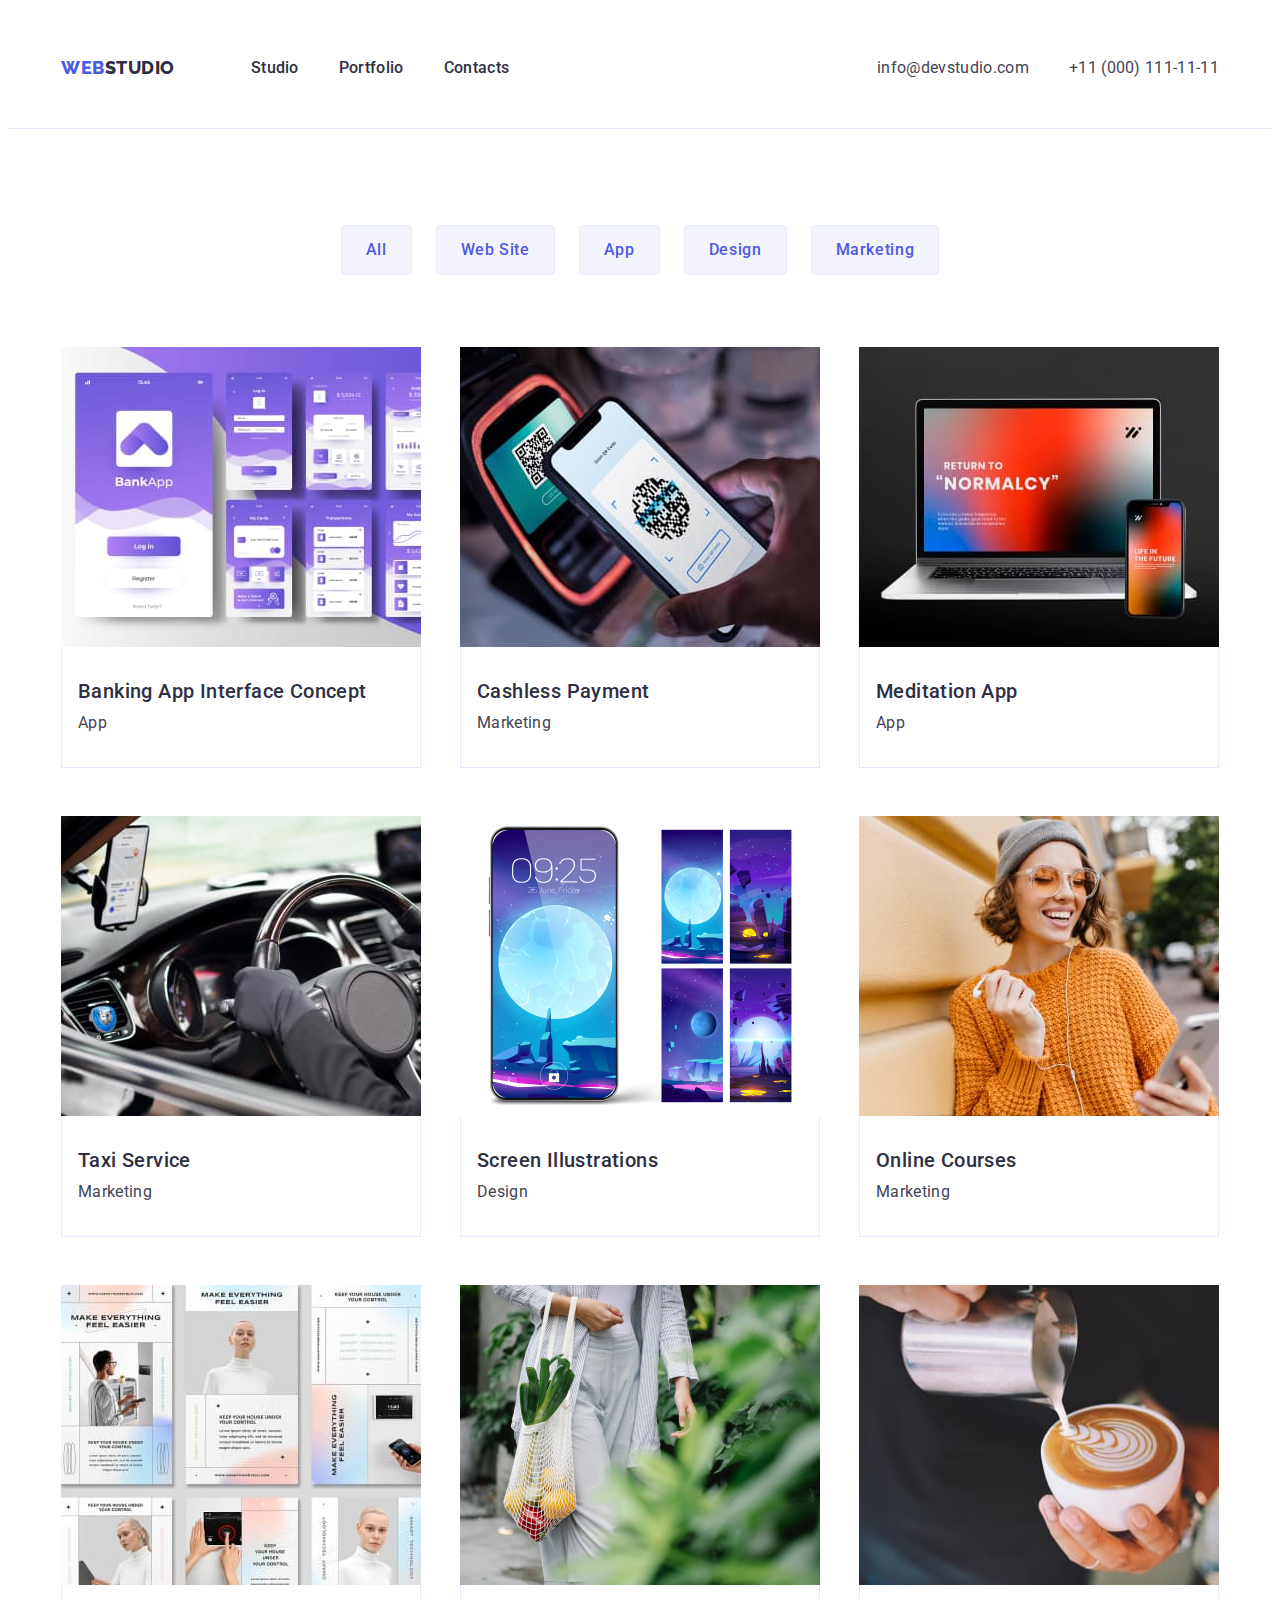
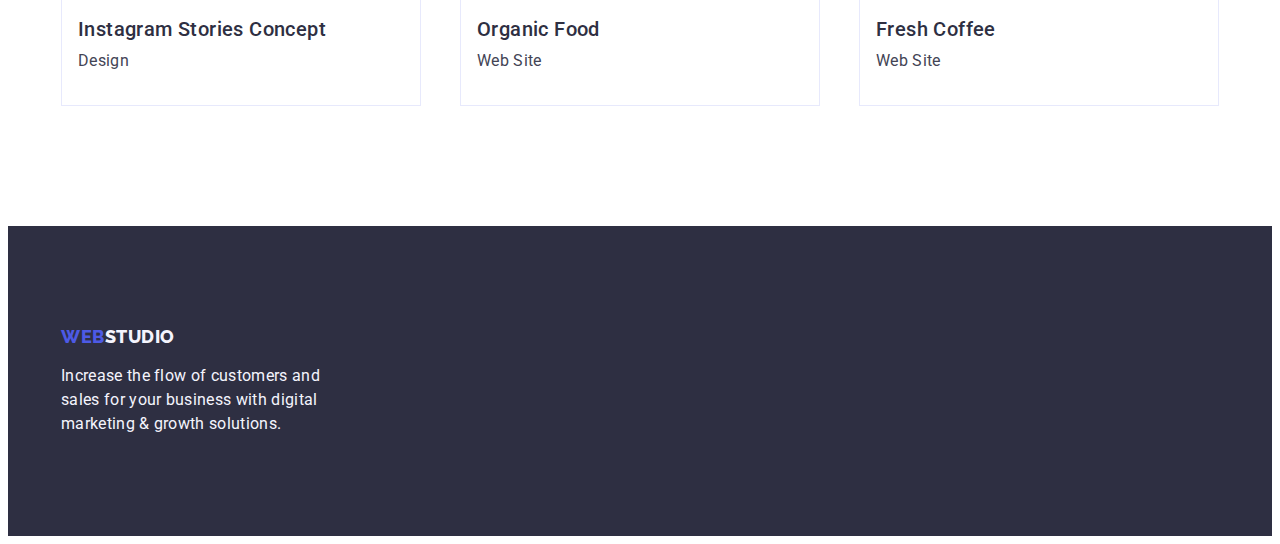
==== portfolio.html @ 862a06be "Initial commit" ====
<!DOCTYPE html>
<html lang="en">
  <head>
    <meta charset="UTF-8" />
    <meta http-equiv="X-UA-Compatible" content="IE=edge" />
    <meta name="viewport" content="width=device-width, initial-scale=1.0" />
    <title>portfolio</title>
    <link rel="preconnect" href="https://fonts.googleapis.com" />
    <link rel="preconnect" href="https://fonts.gstatic.com" crossorigin />
    <link
      rel="stylesheet"
      href="https://cdnjs.cloudflare.com/ajax/libs/modern-normalize/1.1.0/modern-normalize.min.css"
      integrity="sha512-wpPYUAdjBVSE4KJnH1VR1HeZfpl1ub8YT/NKx4PuQ5NmX2tKuGu6U/JRp5y+Y8XG2tV+wKQpNHVUX03MfMFn9Q=="
      crossorigin="anonymous"
      referrerpolicy="no-referrer"
    />
    <link
      href="https://fonts.googleapis.com/css2?family=Raleway:wght@800&family=Roboto:wght@400;500;700;900&display=swap"
      rel="stylesheet"
    />
    <link rel="stylesheet" href="./css/styles.css" />
  </head>
  <body>
    <header class="header-box">
      <div class="header-container container">
        <nav class="navigation">
          <a href="./index.html" class="header-logo link"
            >web<span class="logo-studio">Studio</span></a
          >
          <ul class="header-list list">
            <li>
              <a class="navigation-section link" href="./index.html"> Studio </a>
            </li>
            <li>
              <a class="navigation-section link" href="./portfolio.html">Portfolio</a>
            </li>
            <li><a class="navigation-section link" href="">Contacts</a></li>
          </ul>
        </nav>
        <address class="adress">
          <ul class="contact list">
            <li>
              <a class="header-contact link" href="mailto:info@devstudio.com"
                >info@devstudio.com</a
              >
            </li>
            <li>
              <a class="header-contact link" href="tel:+110001111111"
                >+11 (000) 111-11-11</a
              >
            </li>
          </ul>
        </address>
      </div>
    </header>
    <main>
      <section class="hero list">
        <div class="container">
          <h1 hidden>achievements</h1>
          <ul class="btn-style list">
            <li><button class="hero-button" type="button">All</button></li>
            <li><button class="hero-button" type="button">Web Site</button></li>
            <li><button class="hero-button" type="button">App</button></li>
            <li><button class="hero-button" type="button">Design</button></li>
            <li>
              <button class="hero-button" type="button">Marketing</button>
            </li>
          </ul>

          <ul class="hero-img list">
            <li class="test">
              <a class="link" href="">
                <img
                  src="./images/1.jpg"
                  alt="Banking"
                  width="360"
                  height="300"
                />
                <div class="text-picture-bottom">
                  <h2 class="hero-main-h">Banking App Interface Concept</h2>
                  <p class="hero-main-bottom">App</p>
                </div>
              </a>
            </li>

            <li class="test">
              <a class="link" href="">
                <img
                  src="./images/2.jpg"
                  alt="Cashless Payment"
                  width="360"
                  height="300"
                />
                <div class="text-picture-bottom">
                  <h2 class="hero-main-h">Cashless Payment</h2>
                  <p class="hero-main-bottom">Marketing</p>
                </div>
              </a>
            </li>

            <li class="test">
              <a class="link" href="">
                <img
                  src="./images/3.jpg"
                  alt="Meditation"
                  width="360"
                  height="300"
                />
                <div class="text-picture-bottom">
                  <h2 class="hero-main-h">Meditation App</h2>
                  <p class="hero-main-bottom">App</p>
                </div>
              </a>
            </li>

            <li class="test">
              <a class="link" href="">
                <img src="./images/4.jpg" alt="Taxi" width="360" height="300" />
                <div class="text-picture-bottom">
                  <h2 class="hero-main-h">Taxi Service</h2>
                  <p class="hero-main-bottom">Marketing</p>
                </div>
              </a>
            </li>

            <li class="test">
              <a class="link" href="">
                <img
                  src="./images/5.jpg"
                  alt="phone"
                  width="360"
                  height="300"
                />
                <div class="text-picture-bottom">
                  <h2 class="hero-main-h">Screen Illustrations</h2>
                  <p class="hero-main-bottom">Design</p>
                </div>
              </a>
            </li>

            <li class="test">
              <a class="link" href="">
                <img
                  src="./images/6.jpg"
                  alt="Online"
                  width="360"
                  height="300"
                />
                <div class="text-picture-bottom">
                  <h2 class="hero-main-h">Online Courses</h2>
                  <p class="hero-main-bottom">Marketing</p>
                </div>
              </a>
            </li>

            <li class="test">
              <a class="link" href="">
                <img
                  src="./images/7.jpg"
                  alt="Instagram Stories"
                  width="360"
                  height="300"
                />
                <div class="text-picture-bottom">
                  <h2 class="hero-main-h">Instagram Stories Concept</h2>
                  <p class="hero-main-bottom">Design</p>
                </div>
              </a>
            </li>

            <li class="test">
              <a class="link" href="">
                <img
                  src="./images/8.jpg"
                  alt="Organic Food"
                  width="360"
                  height="300"
                />
                <div class="text-picture-bottom">
                  <h2 class="hero-main-h">Organic Food</h2>
                  <p class="hero-main-bottom">Web Site</p>
                </div>
              </a>
            </li>
            <li class="test">
              <a class="link" href="">
                <img
                  src="./images/9.jpg"
                  alt="Cup of Coffee"
                  width="360"
                  height="300"
                />
                <div class="text-picture-bottom">
                  <h2 class="hero-main-h">Fresh Coffee</h2>
                  <p class="hero-main-bottom">Web Site</p>
                </div>
              </a>
            </li>
          </ul>
        </div>
      </section>
    </main>

    <footer class="foot">
      <div class="foot-txt container">
        <a href="./index.html" class="header-logo link"
          >web<span class="logo-studio-foot">Studio</span></a
        >
        <p class="footer-bottom">
          Increase the flow of customers and sales for your business with
          digital marketing & growth solutions.
        </p>
      </div>
    </footer>
  </body>
</html>
---- css/styles.css ----
p,
h1,
h2,
h3,
h4,
h5,
h6 {
  margin: 0;
}
img {
  display: block;
  min-width: 100%;
  height: auto;
}

ul {
  margin: 0;
  padding-left: 0;
}

:root {
  --second-footer-color: #f4f4fd;
  --second-link-color: #404bbf;
  --second-color-buttom: #ffffff;
  --body-background-color: #ffffff;
  --logo-color: #4d5ae5;
  --background-main: #2e2f42;
  --color-text: #2e2f42;
}

body {
  font-family: "Roboto", sans-serif;
  font-weight: 500;
  color: #434455;
  background-color: var(--body-background-color);
}
.list {
  list-style: none;
}
.link {
  text-decoration: none;
}
.container {
  width: 1158px;
  padding: 0 15px;

  /* outline: 2px solid red; */
  margin: auto;
}

/**--------------------HEADER------------------**/

.header-box {
  box-sizing: border-box;
  border-bottom: 1px solid #e7e9fc;
  padding: 24px 0;
}

.header-container {
  display: flex;
}
.header-logo {
  font-family: "Raleway", sans-serif;
  font-weight: 800;
  font-size: 18px;
  line-height: 1.17;
  letter-spacing: 0.03em;
  text-transform: uppercase;
  color: var(--logo-color);
  margin-right: 76px;
  display: inline-block;
  
}

.logo-studio {
  font-family: "Raleway", sans-serif;
  font-style: normal;
  font-weight: 800;
  font-size: 18px;
  line-height: 1.17;
  color: #2e2f42;
  text-transform: uppercase;
}

.navigation {
  font-family: "Roboto", sans-serif;
  font-size: 16px;
  line-height: 1.5;
  letter-spacing: 0.02em;
  color: #2e2f42;
  display: flex;
  align-items: center;
  margin-right: auto;
}

.navigation-section{
  color: #2e2f42;
  padding: 24px 0;
}
.navigation-section:is(:hover, :focus) {
  color: var(--second-link-color);

  
  
}
.header-list {
  display: flex;
  gap: 40px;
  
}
.contact {
  display: flex;
  gap: 40px;
  padding: 24px 0;
}

.header-contact {
  font-weight: 400;
  font-size: 16px;
  line-height: 1.5;
  letter-spacing: 0.02em;
  color: #434455;
  margin-left: auto;
}

.header-contact:is(:hover, :focus) {
  color: var(--second-link-color);
  
}
.adress {
  font-style: normal;
}

/**---------------------HERO--------------------**/

.hero-list {
  display: flex;
  gap: 24px;
  /* margin-bottom: 120px; */
}
.hero {
  padding-top: 96px;
  padding-bottom: 120px;
}
.empty {
  visibility: hidden;
}
.hero-main-index {
  background-color: var(--background-main);
  padding: 188px 0;
  text-align: center;
}
.hero-h {
  max-width: 496px;
  font-size: 56px;
  line-height: 1.07;
  text-align: center;
  letter-spacing: 0.02em;
  color: var(--body-background-color);
  background-color: var(--color-text);
  margin-left: auto;
  margin-right: auto;
  margin-bottom: 48px;
}
.hero-btn {
  font-family: "Roboto", sans-serif;
  background: #4d5ae5;
  font-weight: 500;
  font-size: 16px;
  line-height: 1.5;
  letter-spacing: 0.04em;
  color: #ffffff;
  cursor: pointer;
  padding: 16px 32px;
  border-radius: 4px;
  border: none;
  margin: 0 auto;
  display: block;
  min-width: 169px
}
.hero-btn:is(:hover, :focus) {
  background-color: #404bbf;
  color: var(--second-color-buttom);
}

.first-heading {
  font-weight: 500;
  font-size: 20px;
  line-height: 1.2;
  letter-spacing: 0.02em;
  color: var(--color-text);
  margin-bottom: 8px;
}

.text-picture-bottom {
  box-sizing: border-box;
  border: 1px solid #e7e9fc;
  border-top: none;
  padding: 32px 16px;
}

.hero-p {
  font-weight: 400;
  min-width: 264px;
  font-size: 16px;
  line-height: 1.5;
  letter-spacing: 0.02em;
}
.hero-heading-third {
  font-size: 36px;
  line-height: 1.11;
  text-align: center;
  letter-spacing: 0.02em;
  text-transform: capitalize;
  color: var(--color-text);
  margin-bottom: 72px;
}
.hero-heading-fourth {
  font-size: 36px;
  line-height: 1.11;
  text-align: center;
  letter-spacing: 0.02em;
  text-transform: capitalize;
  color: var(--color-text);
  margin-bottom: 72px;
}

.hero-photo {
  background-color: var(--second-footer-color);
  padding:120px 0 ;
  
}
.hero-finish-text {
  background-color: var(--body-background-color);
  border-radius: 0px 0px 4px 4px;
  width:calc((100% - 72px) / 4); ;
}

/**--------------------HERO BTN------------------**/

.hero-button {
  font-family: "Roboto", sans-serif;
  font-weight: 500;
  font-size: 16px;
  line-height: 1.5;
  letter-spacing: 0.04em;
  cursor: pointer;
  color: var(--logo-color);
  background: var(--second-footer-color);
  border: 1px solid #e7e9fc;
  border-radius: 4px;
  padding: 12px 24px;
}
.hero-button:is(:hover, :focus) {
  background-color: var(--second-link-color);
  color: var(--second-color-buttom);
  border: 1px solid transparent;
}
.btn-style {
  display: flex;
  justify-content: center;
  gap: 24px;
  margin-bottom: 72px;
}
/**--------------------HERO img------------------**/

.hero-main-h {
  font-weight: 500;
  font-size: 20px;
  line-height: 1.2;
  letter-spacing: 0.02em;
  color: #2e2f42;
  margin-bottom: 8px;
  
}

.hero-main-bottom {
  font-weight: 400;
  font-size: 16px;
  line-height: 1.5;
  letter-spacing: 0.02em;
  color: #434455;

}

.hero-img {
  display: flex;
  flex-wrap: wrap;
  justify-content: space-between;
  row-gap: 48px;
  column-gap: 24px;
}



/**--------------------SECTION------------------**/

.section-img {
  display: flex;
  padding-left: auto;
  padding-right: auto;
  gap: 24px;
  /* padding-bottom: 120px; */
}

.section-second {
  padding: 120px 0;
}
.sectiom-third {
  padding-bottom: 120px;
  
}
.last-section {
  display: flex;

  gap: 24px;
}
.photo-bottom-txt {
  box-sizing: border-box;
  text-align: center;
  padding: 32px 16px;
  background-color: var(--body-background-color);
  box-shadow: 0px 1px 6px rgba(46, 47, 66, 0.08),
    0px 1px 1px rgba(46, 47, 66, 0.16), 0px 2px 1px rgba(46, 47, 66, 0.08);
    border-radius: 0px 0px 4px 4px;
}


/**--------------------FOOTER------------------**/

.foot {
  padding-top: 100px;
  padding-bottom: 100px;
  background: #2e2f42;
  
}

.footer-bottom {
  font-family: "Roboto" sans-serif;
  font-style: normal;
  font-weight: 400;
  font-size: 16px;
  line-height: 1.5;
  letter-spacing: 0.02em;
  color: var(--second-footer-color);
  width: 264px; 
  margin-top: 17px;
}
.footer-link {
  font-family: "Raleway", sans-serif;
  font-weight: 800;
  font-size: 18px;
  line-height: 1.17;
  letter-spacing: 0.03em;
  text-transform: uppercase;
  color: var(--logo-color);
  /* margin-right: 76px; */
  display: inline-block;
  margin-bottom: 16px;
}

.logo-studio-foot {
  font-family: "Raleway", sans-serif;
  font-weight: 800;
  font-size: 18px;
  line-height: 1.17;
  letter-spacing: 0.03em;
  text-transform: uppercase;
  color: var(--second-footer-color);
}

/* .foot-txt {
  padding-top: 100px;
} */
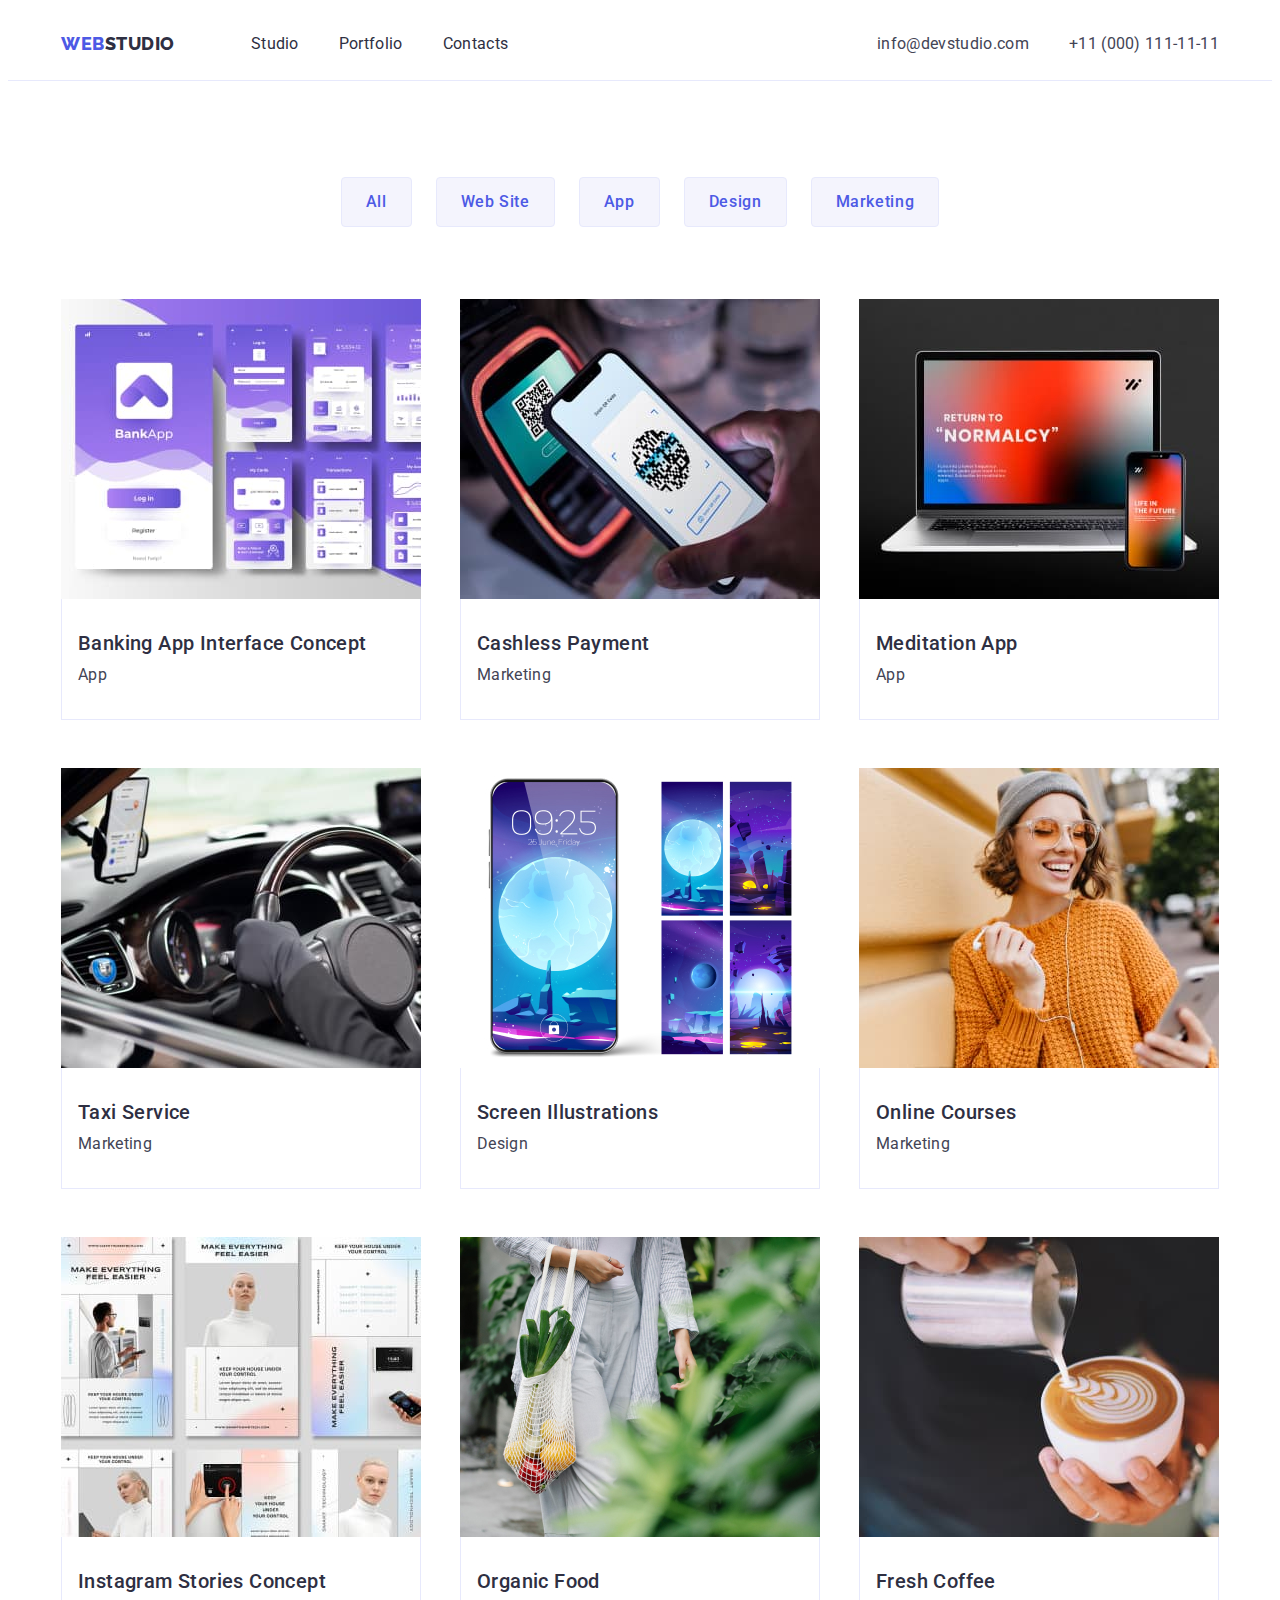
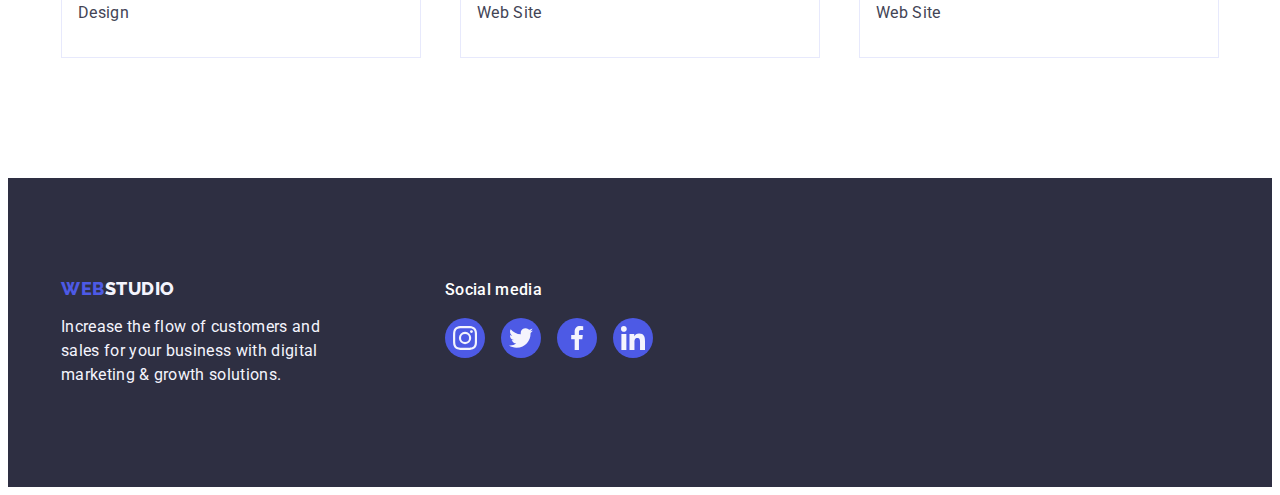
==== commit 4ac56db7: "hw4chek1" ====
--- a/portfolio.html
+++ b/portfolio.html
@@ -202,14 +202,51 @@
     </main>
 
     <footer class="foot">
-      <div class="foot-txt container">
-        <a href="./index.html" class="header-logo link"
+      <div class="fott-container container">
+      <div class="foot-txt ">
+        <a href="./index.html" class="footer-link link"
           >web<span class="logo-studio-foot">Studio</span></a
         >
         <p class="footer-bottom">
           Increase the flow of customers and sales for your business with
           digital marketing & growth solutions.
         </p>
+        
+      </div>
+      
+        <div class="soc-link">
+          <p class="footer-p">Social media</p>
+          <ul class="foot-soc-list list">
+            <li class="team-soc-item">
+              <a class="team-soc-link" href>
+                <svg class="foot-soc-icon" width="24px" height="24px">
+                  <use href="./images/icons.svg#icon-instagram"></use>
+                </svg>
+              </a>
+            </li>
+            <li class="team-soc-item">
+              <a class="team-soc-link" href="">
+                <svg class="foot-soc-icon" width="24px" height="24px">
+                  <use href="./images/icons.svg#icon-twitter"></use>
+                </svg>
+              </a>
+            </li>
+            <li class="team-soc-item">
+              <a class="team-soc-link" href="">
+                <svg class="foot-soc-icon" width="24px" height="24px">
+                  <use href="./images/icons.svg#icon-facebook"></use>
+                </svg>
+              </a>
+            </li>
+            <li class="team-soc-item">
+              <a class="team-soc-link" href="">
+                <svg class="team-soc-icon" width="24px" height="24px">
+                  <use href="./images/icons.svg#icon-linkedin"></use>
+                </svg>
+              </a>
+            </li>
+          </ul>
+        </div>
       </div>
     </footer>
   </body>
--- a/css/styles.css
+++ b/css/styles.css
@@ -12,8 +12,15 @@
   min-width: 100%;
   height: auto;
 }
-
-ul {
+button {
+  cursor: pointer;
+  bottom: none;
+  border-radius: 4px;
+}
+
+ul,
+ol {
+  list-style: none;
   margin: 0;
   padding-left: 0;
 }
@@ -26,11 +33,11 @@
   --logo-color: #4d5ae5;
   --background-main: #2e2f42;
   --color-text: #2e2f42;
+  --bg-gradient: linear-gradient(rgba(46, 47, 66, 0.7), rgba(46, 47, 66, 0.7));
 }
 
 body {
   font-family: "Roboto", sans-serif;
-  font-weight: 500;
   color: #434455;
   background-color: var(--body-background-color);
 }
@@ -51,9 +58,7 @@
 /**--------------------HEADER------------------**/
 
 .header-box {
-  box-sizing: border-box;
   border-bottom: 1px solid #e7e9fc;
-  padding: 24px 0;
 }
 
 .header-container {
@@ -69,7 +74,6 @@
   color: var(--logo-color);
   margin-right: 76px;
   display: inline-block;
-  
 }
 
 .logo-studio {
@@ -93,20 +97,16 @@
   margin-right: auto;
 }
 
-.navigation-section{
+.navigation-section {
   color: #2e2f42;
   padding: 24px 0;
 }
 .navigation-section:is(:hover, :focus) {
   color: var(--second-link-color);
-
-  
-  
 }
 .header-list {
   display: flex;
   gap: 40px;
-  
 }
 .contact {
   display: flex;
@@ -125,7 +125,6 @@
 
 .header-contact:is(:hover, :focus) {
   color: var(--second-link-color);
-  
 }
 .adress {
   font-style: normal;
@@ -136,20 +135,34 @@
 .hero-list {
   display: flex;
   gap: 24px;
-  /* margin-bottom: 120px; */
 }
 .hero {
   padding-top: 96px;
   padding-bottom: 120px;
 }
-.empty {
-  visibility: hidden;
+.visibility-hidden {
+  position: absolute;
+  width: 1px;
+  height: 1px;
+  margin: -1px;
+  border: 0;
+  padding: 0;
+
+  white-space: nowrap;
+  clip-path: inset(100);
+  clip: rect(0 0 0 0);
+  overflow: hidden;
 }
 .hero-main-index {
   background-color: var(--background-main);
   padding: 188px 0;
   text-align: center;
-}
+  background-image: var(--bg-gradient), url(../images/people-office.jpg);
+  background-repeat: no-repeat;
+  background-size: cover;
+  background-position: center;
+}
+
 .hero-h {
   max-width: 496px;
   font-size: 56px;
@@ -157,7 +170,6 @@
   text-align: center;
   letter-spacing: 0.02em;
   color: var(--body-background-color);
-  background-color: var(--color-text);
   margin-left: auto;
   margin-right: auto;
   margin-bottom: 48px;
@@ -176,7 +188,7 @@
   border: none;
   margin: 0 auto;
   display: block;
-  min-width: 169px
+  min-width: 169px;
 }
 .hero-btn:is(:hover, :focus) {
   background-color: #404bbf;
@@ -201,10 +213,18 @@
 
 .hero-p {
   font-weight: 400;
+  font-size: 16px;
+  line-height: 1.5;
+  letter-spacing: 0.02em;
   min-width: 264px;
-  font-size: 16px;
-  line-height: 1.5;
-  letter-spacing: 0.02em;
+}
+
+.team-low-p {
+  font-weight: 400;
+  font-size: 16px;
+  line-height: 1.5;
+  letter-spacing: 0.02em;
+  margin-bottom: 8px;
 }
 .hero-heading-third {
   font-size: 36px;
@@ -227,13 +247,13 @@
 
 .hero-photo {
   background-color: var(--second-footer-color);
-  padding:120px 0 ;
-  
-}
+  padding: 120px 0;
+}
+
 .hero-finish-text {
   background-color: var(--body-background-color);
   border-radius: 0px 0px 4px 4px;
-  width:calc((100% - 72px) / 4); ;
+  width: calc((100% - 72px) / 4);
 }
 
 /**--------------------HERO BTN------------------**/
@@ -244,11 +264,9 @@
   font-size: 16px;
   line-height: 1.5;
   letter-spacing: 0.04em;
-  cursor: pointer;
   color: var(--logo-color);
   background: var(--second-footer-color);
   border: 1px solid #e7e9fc;
-  border-radius: 4px;
   padding: 12px 24px;
 }
 .hero-button:is(:hover, :focus) {
@@ -271,7 +289,6 @@
   letter-spacing: 0.02em;
   color: #2e2f42;
   margin-bottom: 8px;
-  
 }
 
 .hero-main-bottom {
@@ -280,7 +297,6 @@
   line-height: 1.5;
   letter-spacing: 0.02em;
   color: #434455;
-
 }
 
 .hero-img {
@@ -291,8 +307,6 @@
   column-gap: 24px;
 }
 
-
-
 /**--------------------SECTION------------------**/
 
 .section-img {
@@ -306,9 +320,9 @@
 .section-second {
   padding: 120px 0;
 }
+
 .sectiom-third {
   padding-bottom: 120px;
-  
 }
 .last-section {
   display: flex;
@@ -322,11 +336,96 @@
   background-color: var(--body-background-color);
   box-shadow: 0px 1px 6px rgba(46, 47, 66, 0.08),
     0px 1px 1px rgba(46, 47, 66, 0.16), 0px 2px 1px rgba(46, 47, 66, 0.08);
-    border-radius: 0px 0px 4px 4px;
-}
-
+  border-radius: 0px 0px 4px 4px;
+}
+
+/* -----soc-link---- */
+.team-soc-list {
+  display: flex;
+  justify-content: center;
+  gap: 24px;
+}
+.team-soc-item {
+  width: 40px;
+  height: 40px;
+}
+.team-soc-link {
+  width: 100%;
+  height: 100%;
+  border-radius: 50%;
+  background-color: #4d5ae5;
+  display: flex;
+  align-items: center;
+  justify-content: center;
+  fill: #f4f4fd;
+}
+
+.team-soc-link:hover {
+  background-color: #404bbf;
+  fill: #f4f4fd;
+}
+
+/**--------------------CUSTOMERS------------------**/
+
+.customers {
+  padding: 120px 0;
+}
+
+.customers-list {
+  display: flex;
+  gap: 24px;
+}
+
+
+.customers-item {
+  box-sizing: border-box;
+  border: 1px solid #8e8f99;
+  width: 168px;
+  height: 88px;
+  padding: 16px 32px;
+  border: 4px;
+
+}
+.customers-item:is(:hover, :focus) {
+  color: #404bbf;
+
+}
+
+/* .svg:hover {
+  fill: #404bbf;
+} */
+
+
+/* -------------------------SVG1----------------------- */
+
+.test {
+}
+
+.test2 {
+  /* position: absolute;
+  left: 3.35%;
+  right: 3.35%;
+  top: 0%;
+  bottom: 0%; */
+}
+.top-items {
+  display: flex;
+  gap: 24px;
+}
+
+.test3 {
+  width: 264px;
+  height: 112px;
+  background: var(--second-footer-color);
+  margin-bottom: 8px;
+  padding: 24px 100px;
+}
 
 /**--------------------FOOTER------------------**/
+
+.fott-container {
+  display: flex;
+}
 
 .foot {
   padding-top: 100px;
@@ -337,14 +436,12 @@
 
 .footer-bottom {
   font-family: "Roboto" sans-serif;
-  font-style: normal;
-  font-weight: 400;
   font-size: 16px;
   line-height: 1.5;
   letter-spacing: 0.02em;
   color: var(--second-footer-color);
-  width: 264px; 
-  margin-top: 17px;
+  width: 264px;
+  /* margin-top: 17px; */
 }
 .footer-link {
   font-family: "Raleway", sans-serif;
@@ -369,6 +466,32 @@
   color: var(--second-footer-color);
 }
 
-/* .foot-txt {
-  padding-top: 100px;
-} */+.footer-p {
+  
+  font-family: 'Roboto';
+font-style: normal;
+font-weight: 500;
+font-size: 16px;
+line-height: 1.5;
+padding-bottom: 16px;
+
+
+letter-spacing: 0.02em;
+
+color: #FFFFFF;
+  
+}
+
+.foot-soc-icon {
+
+}
+
+.foot-soc-list {
+  display: flex;
+  gap: 16px;
+}
+.soc-link {
+  margin-left: 120px;
+  
+
+}
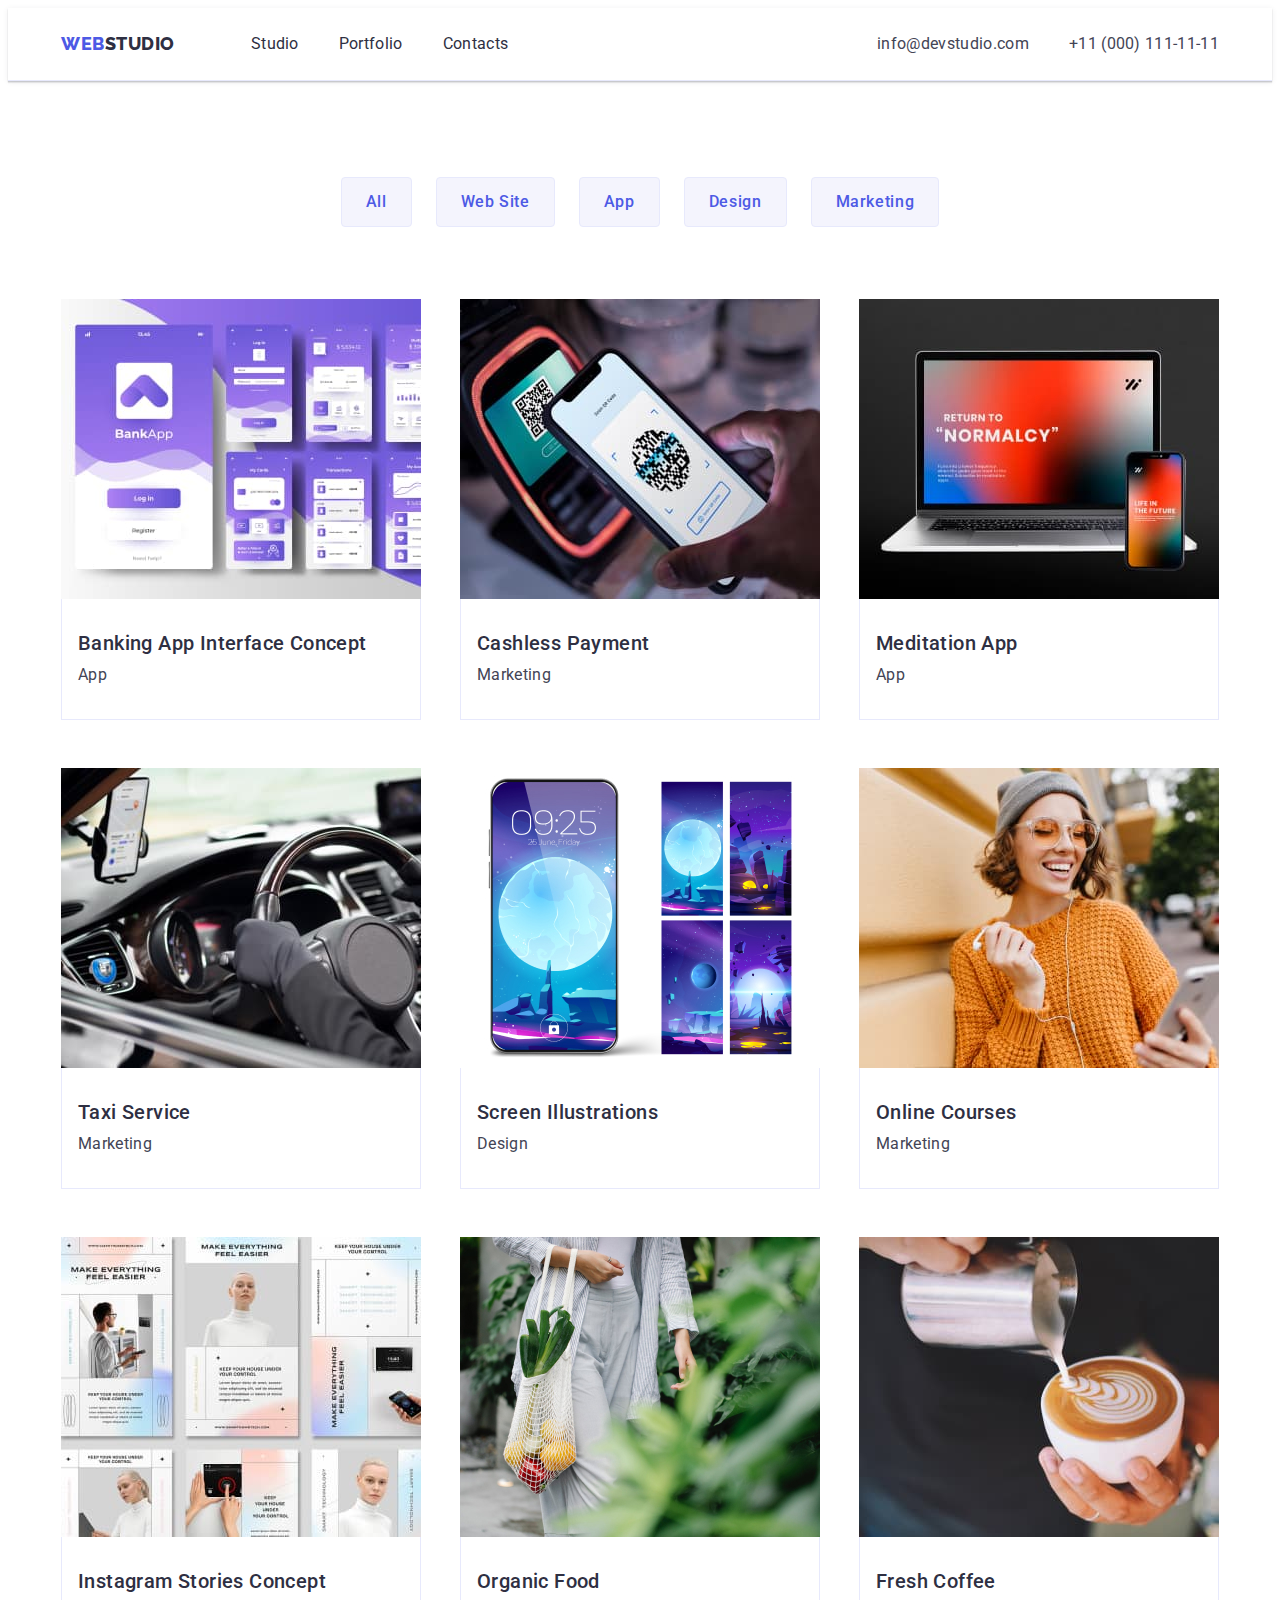
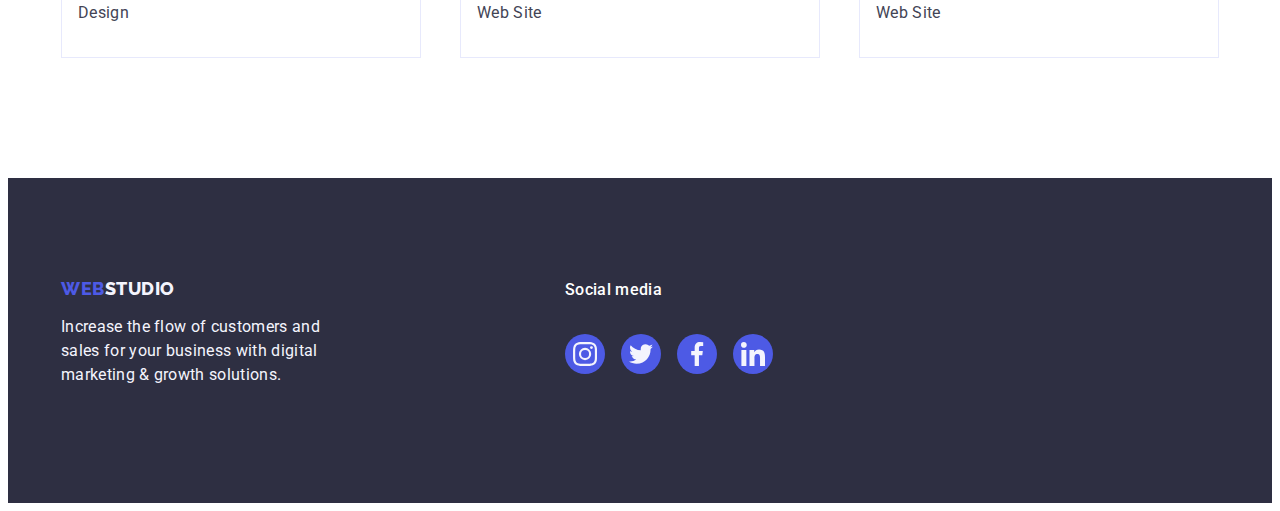
==== commit 1fb6a254: "9" ====
--- a/portfolio.html
+++ b/portfolio.html
@@ -205,8 +205,8 @@
       <div class="fott-container container">
       <div class="foot-txt ">
         <a href="./index.html" class="footer-link link"
-          >web<span class="logo-studio-foot">Studio</span></a
-        >
+          >web<span class="logo-studio-foot">Studio</span>
+          </a>
         <p class="footer-bottom">
           Increase the flow of customers and sales for your business with
           digital marketing & growth solutions.
@@ -218,29 +218,29 @@
           <p class="footer-p">Social media</p>
           <ul class="foot-soc-list list">
             <li class="team-soc-item">
-              <a class="team-soc-link" href>
-                <svg class="foot-soc-icon" width="24px" height="24px">
+              <a class="team-soc-link-foot" href="">
+                <svg class="foot-soc-icon" width="24" height="24">
                   <use href="./images/icons.svg#icon-instagram"></use>
                 </svg>
               </a>
             </li>
             <li class="team-soc-item">
-              <a class="team-soc-link" href="">
-                <svg class="foot-soc-icon" width="24px" height="24px">
+              <a class="team-soc-link-foot" href="">
+                <svg class="foot-soc-icon" width="24" height="24">
                   <use href="./images/icons.svg#icon-twitter"></use>
                 </svg>
               </a>
             </li>
             <li class="team-soc-item">
-              <a class="team-soc-link" href="">
-                <svg class="foot-soc-icon" width="24px" height="24px">
+              <a class="team-soc-link-foot" href="">
+                <svg class="foot-soc-icon" width="24" height="24">
                   <use href="./images/icons.svg#icon-facebook"></use>
                 </svg>
               </a>
             </li>
             <li class="team-soc-item">
-              <a class="team-soc-link" href="">
-                <svg class="team-soc-icon" width="24px" height="24px">
+              <a class="team-soc-link-foot" href="">
+                <svg class="foot-soc-icon" width="24" height="24">
                   <use href="./images/icons.svg#icon-linkedin"></use>
                 </svg>
               </a>
--- a/css/styles.css
+++ b/css/styles.css
@@ -59,6 +59,8 @@
 
 .header-box {
   border-bottom: 1px solid #e7e9fc;
+  box-shadow: 0px 2px 1px rgba(46, 47, 66, 0.08),
+    0px 1px 1px rgba(46, 47, 66, 0.16), 0px 1px 6px rgba(46, 47, 66, 0.08);
 }
 
 .header-container {
@@ -161,6 +163,7 @@
   background-repeat: no-repeat;
   background-size: cover;
   background-position: center;
+  /* max-width: 1440px; */
 }
 
 .hero-h {
@@ -249,11 +252,16 @@
   background-color: var(--second-footer-color);
   padding: 120px 0;
 }
+.hero-photo-team {
+  padding: 32px 0;
+}
 
 .hero-finish-text {
   background-color: var(--body-background-color);
   border-radius: 0px 0px 4px 4px;
   width: calc((100% - 72px) / 4);
+  box-shadow: 0px 1px 6px rgba(46, 47, 66, 0.08),
+    0px 1px 1px rgba(46, 47, 66, 0.16), 0px 2px 1px rgba(46, 47, 66, 0.08);
 }
 
 /**--------------------HERO BTN------------------**/
@@ -349,18 +357,23 @@
   width: 40px;
   height: 40px;
 }
+.team-soc-item:hover {
+ 
+}
 .team-soc-link {
   width: 100%;
   height: 100%;
   border-radius: 50%;
-  background-color: #4d5ae5;
+
   display: flex;
   align-items: center;
   justify-content: center;
   fill: #f4f4fd;
-}
-
-.team-soc-link:hover {
+  background-color: var(--logo-color);
+}
+
+
+.team-soc-link.hero-btn:is(:hover, :focus) {
   background-color: #404bbf;
   fill: #f4f4fd;
 }
@@ -375,39 +388,31 @@
   display: flex;
   gap: 24px;
 }
-
 
 .customers-item {
   box-sizing: border-box;
   border: 1px solid #8e8f99;
+  border-radius: 4px;
   width: 168px;
   height: 88px;
   padding: 16px 32px;
-  border: 4px;
-
-}
-.customers-item:is(:hover, :focus) {
-  color: #404bbf;
-
-}
-
-/* .svg:hover {
+}
+.customers-item:hover {
+  border: 1px solid #404bbf;
+}
+
+.customers-svg {
+  fill: #8e8f99;
+}
+.customers-item:hover > .customers-svg {
   fill: #404bbf;
-} */
-
+}
 
 /* -------------------------SVG1----------------------- */
 
 .test {
 }
 
-.test2 {
-  /* position: absolute;
-  left: 3.35%;
-  right: 3.35%;
-  top: 0%;
-  bottom: 0%; */
-}
 .top-items {
   display: flex;
   gap: 24px;
@@ -425,13 +430,16 @@
 
 .fott-container {
   display: flex;
+  align-items: baseline;
 }
 
 .foot {
   padding-top: 100px;
   padding-bottom: 100px;
   background: #2e2f42;
-  
+}
+.foot-txt {
+  margin-right: 120px;
 }
 
 .footer-bottom {
@@ -441,7 +449,7 @@
   letter-spacing: 0.02em;
   color: var(--second-footer-color);
   width: 264px;
-  /* margin-top: 17px; */
+  margin-bottom: 16px;
 }
 .footer-link {
   font-family: "Raleway", sans-serif;
@@ -467,23 +475,20 @@
 }
 
 .footer-p {
+  font-family: "Roboto";
+  font-style: normal;
+  font-weight: 500;
+  font-size: 16px;
+  line-height: 1.5;
+  padding-bottom: 16px;
+  margin-bottom: 16px;
+  letter-spacing: 0.02em;
+
+  color: #ffffff;
+}
+
+.foot-soc-icon {
   
-  font-family: 'Roboto';
-font-style: normal;
-font-weight: 500;
-font-size: 16px;
-line-height: 1.5;
-padding-bottom: 16px;
-
-
-letter-spacing: 0.02em;
-
-color: #FFFFFF;
-  
-}
-
-.foot-soc-icon {
-
 }
 
 .foot-soc-list {
@@ -492,6 +497,17 @@
 }
 .soc-link {
   margin-left: 120px;
-  
-
-}
+}
+.team-soc-link-foot {
+    width: 100%;
+    height: 100%;
+    border-radius: 50%;
+    display: flex;
+    align-items: center;
+    justify-content: center;
+    fill: #f4f4fd;
+    background-color: var(--logo-color);
+}
+.team-soc-link-foot:is(:hover, :focus) {
+  background-color: #31d0aa;
+}
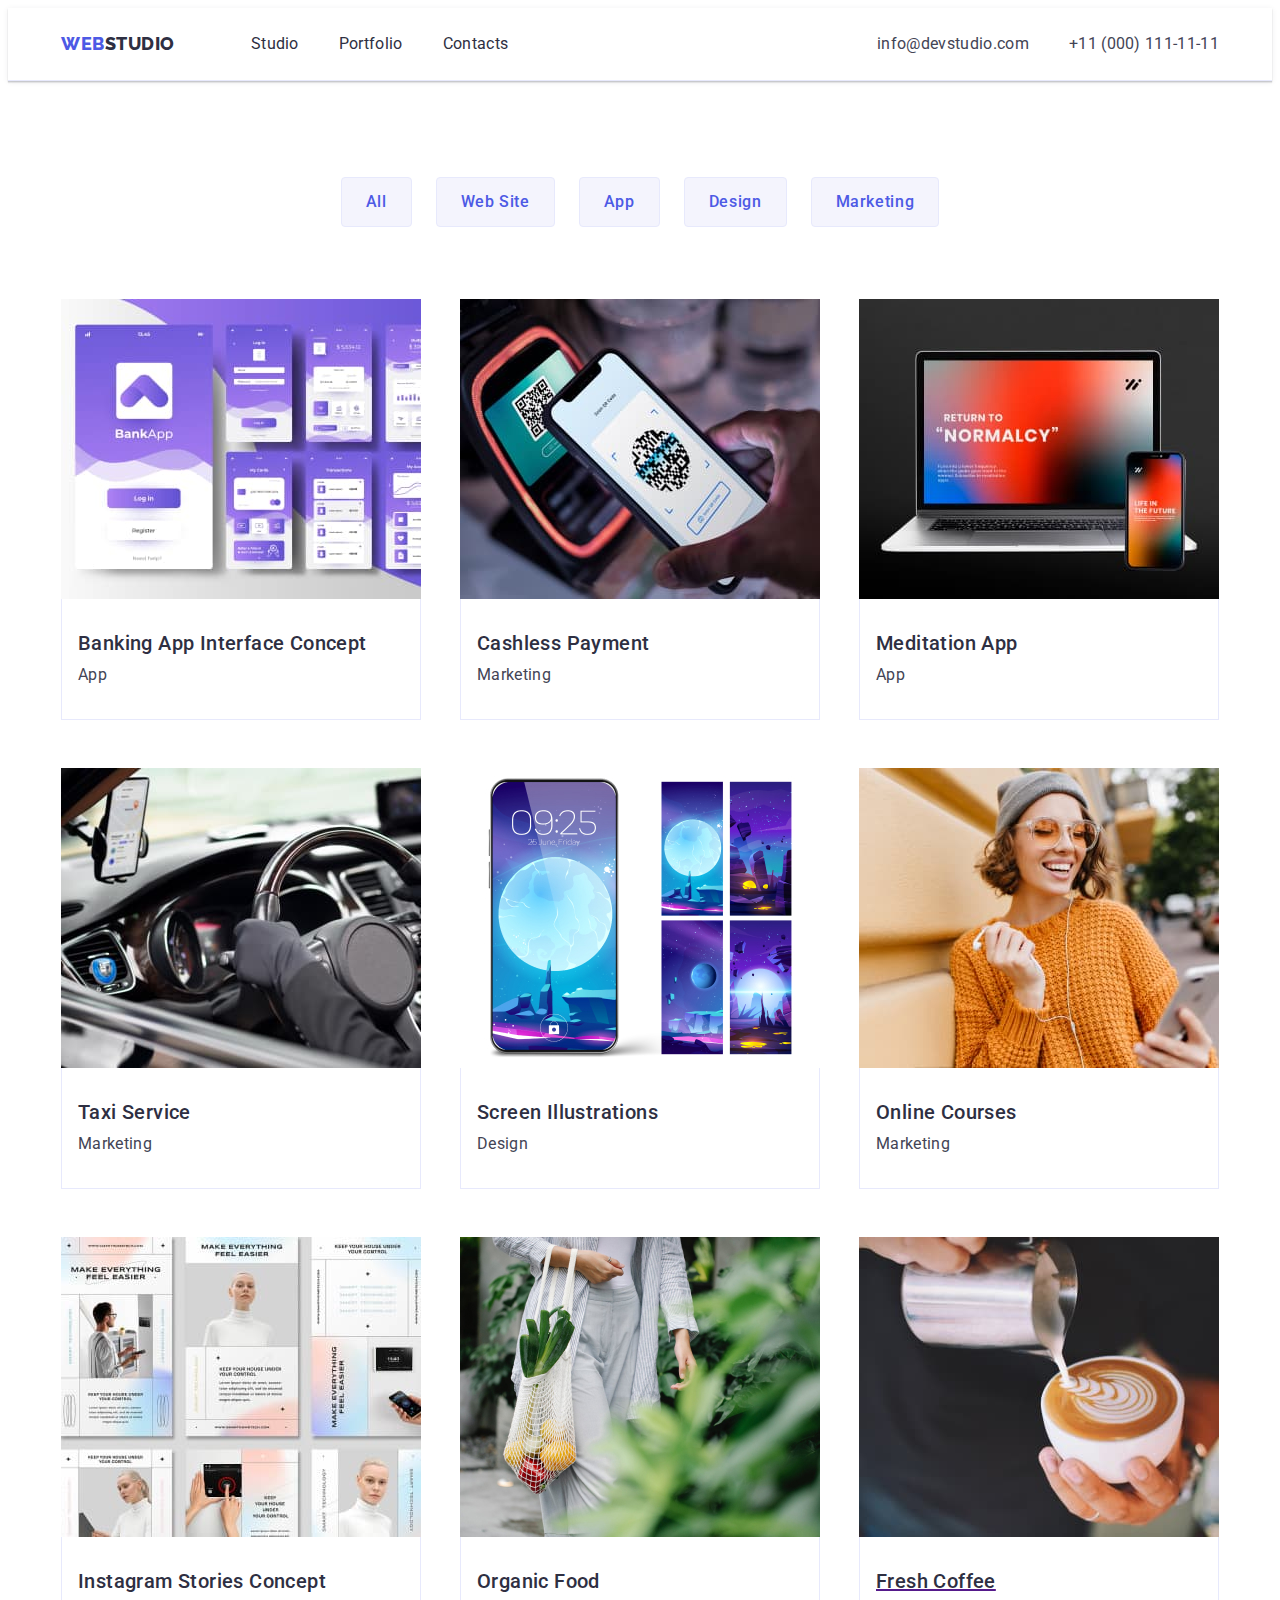
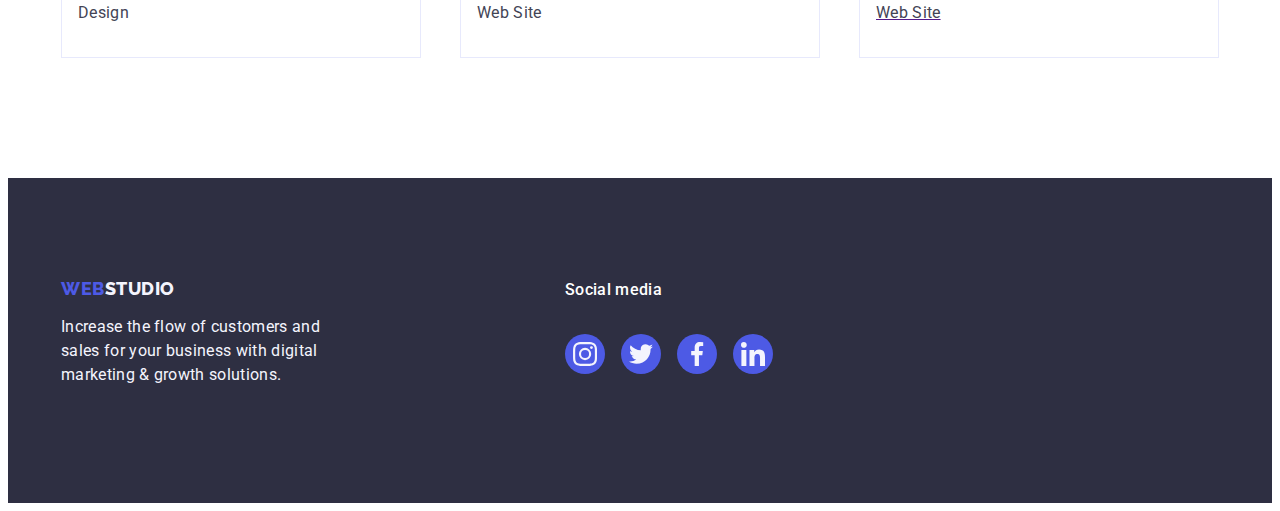
==== commit 16ef91ed: "2" ====
--- a/portfolio.html
+++ b/portfolio.html
@@ -68,7 +68,7 @@
           </ul>
 
           <ul class="hero-img list">
-            <li class="test">
+            <li class="app-portfolio">
               <a class="link" href="">
                 <img
                   src="./images/1.jpg"
@@ -83,7 +83,7 @@
               </a>
             </li>
 
-            <li class="test">
+            <li class="app-portfolio">
               <a class="link" href="">
                 <img
                   src="./images/2.jpg"
@@ -98,7 +98,7 @@
               </a>
             </li>
 
-            <li class="test">
+            <li class="app-portfolio">
               <a class="link" href="">
                 <img
                   src="./images/3.jpg"
@@ -113,7 +113,7 @@
               </a>
             </li>
 
-            <li class="test">
+            <li class="app-portfolio">
               <a class="link" href="">
                 <img src="./images/4.jpg" alt="Taxi" width="360" height="300" />
                 <div class="text-picture-bottom">
@@ -123,7 +123,7 @@
               </a>
             </li>
 
-            <li class="test">
+            <li class="app-portfolio">
               <a class="link" href="">
                 <img
                   src="./images/5.jpg"
@@ -138,7 +138,7 @@
               </a>
             </li>
 
-            <li class="test">
+            <li class="app-portfolio">
               <a class="link" href="">
                 <img
                   src="./images/6.jpg"
@@ -153,7 +153,7 @@
               </a>
             </li>
 
-            <li class="test">
+            <li class="app-portfolio">
               <a class="link" href="">
                 <img
                   src="./images/7.jpg"
@@ -168,7 +168,7 @@
               </a>
             </li>
 
-            <li class="test">
+            <li class="app-portfolio">
               <a class="link" href="">
                 <img
                   src="./images/8.jpg"
@@ -182,8 +182,8 @@
                 </div>
               </a>
             </li>
-            <li class="test">
-              <a class="link" href="">
+            <li class="app-portfolio">
+              <a class="link-portfolio-app" href="">
                 <img
                   src="./images/9.jpg"
                   alt="Cup of Coffee"
--- a/css/styles.css
+++ b/css/styles.css
@@ -47,6 +47,8 @@
 .link {
   text-decoration: none;
 }
+
+
 .container {
   width: 1158px;
   padding: 0 15px;
@@ -281,6 +283,8 @@
   background-color: var(--second-link-color);
   color: var(--second-color-buttom);
   border: 1px solid transparent;
+  box-shadow: 0px 3px 1px rgba(0, 0, 0, 0.1), 0px 2px 1px rgba(0, 0, 0, 0.08), 0px 2px 2px rgba(0, 0, 0, 0.12);
+border-radius: 4px;
 }
 .btn-style {
   display: flex;
@@ -373,7 +377,7 @@
 }
 
 
-.team-soc-link.hero-btn:is(:hover, :focus) {
+.team-soc-link:is(:hover, :focus) {
   background-color: #404bbf;
   fill: #f4f4fd;
 }
@@ -410,8 +414,16 @@
 
 /* -------------------------SVG1----------------------- */
 
-.test {
-}
+.app-portfolio {
+}
+
+.link-portfolio-app {
+  display: block;
+}
+.link-portfolio-app:is(:hover, :focus) {
+  box-shadow: 0px 1px 6px rgba(46, 47, 66, 0.08), 0px 1px 1px rgba(46, 47, 66, 0.16), 0px 2px 1px rgba(46, 47, 66, 0.08);
+}
+
 
 .top-items {
   display: flex;
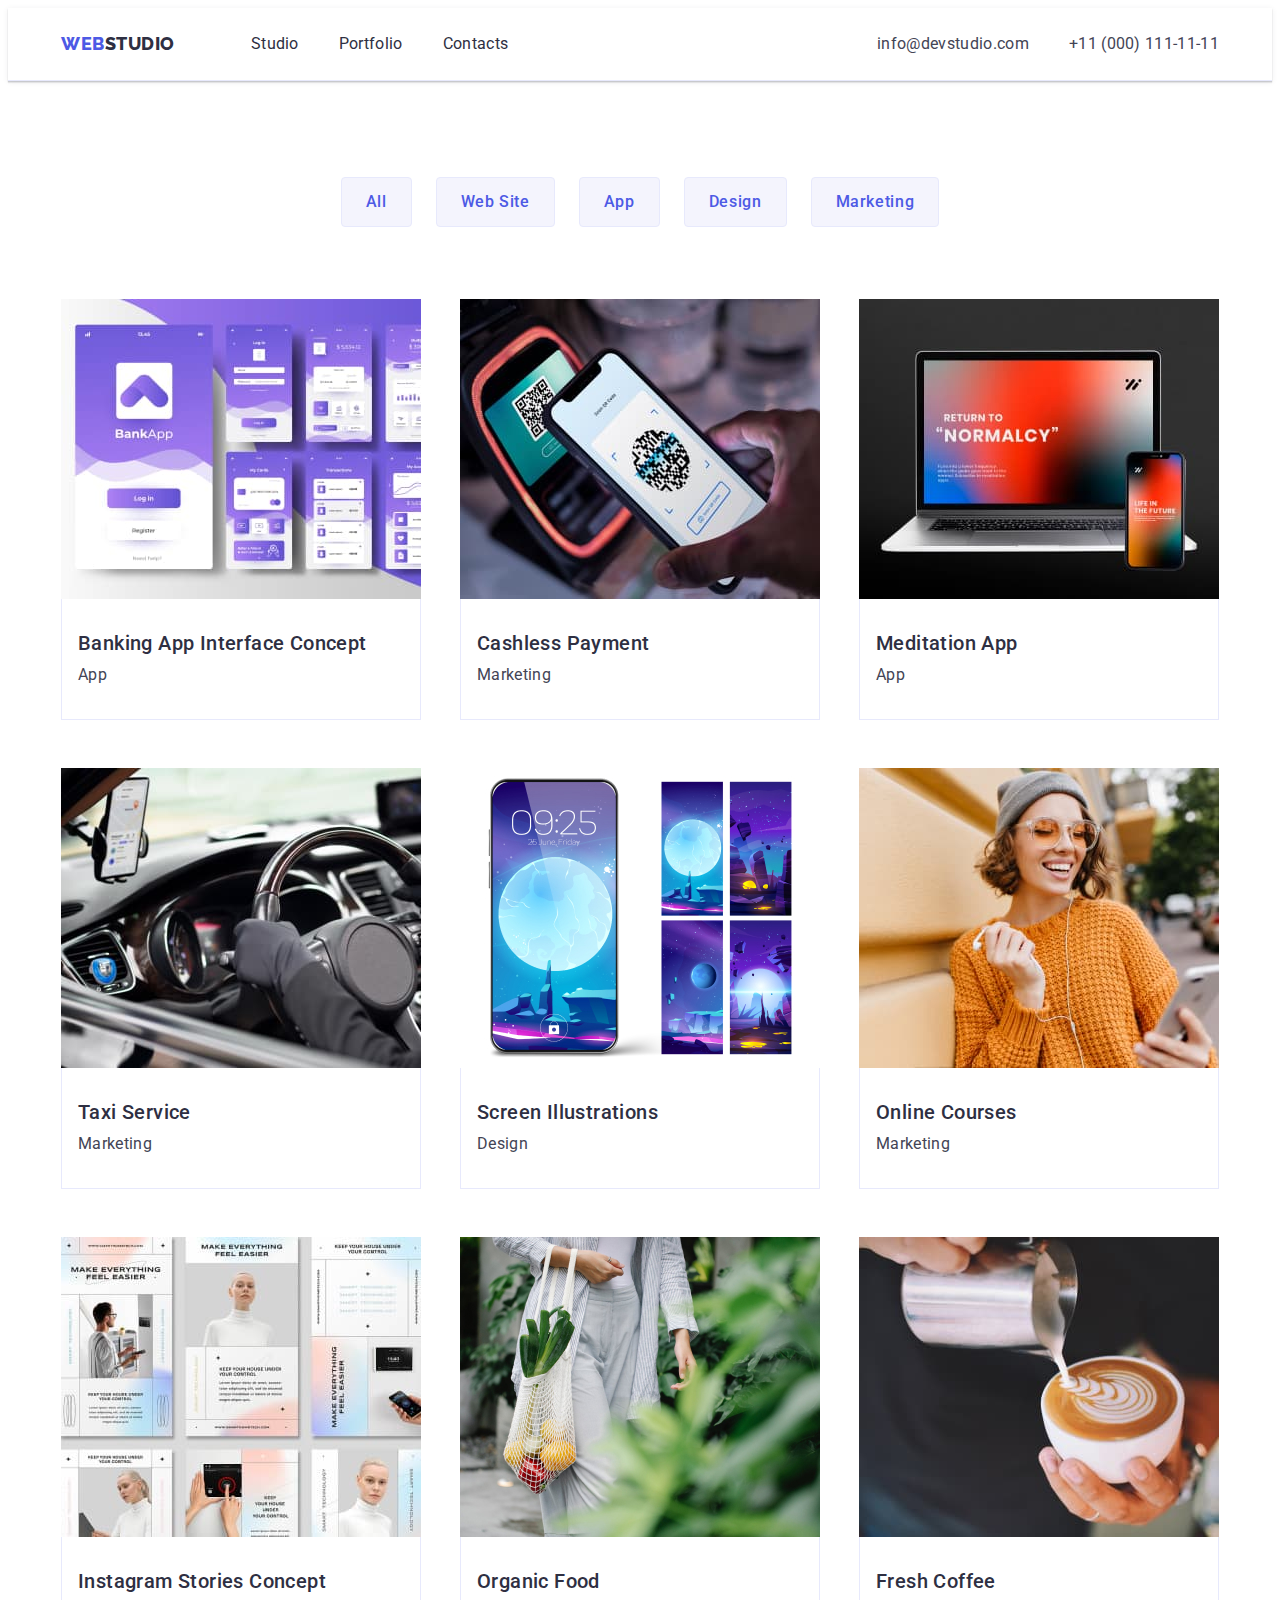
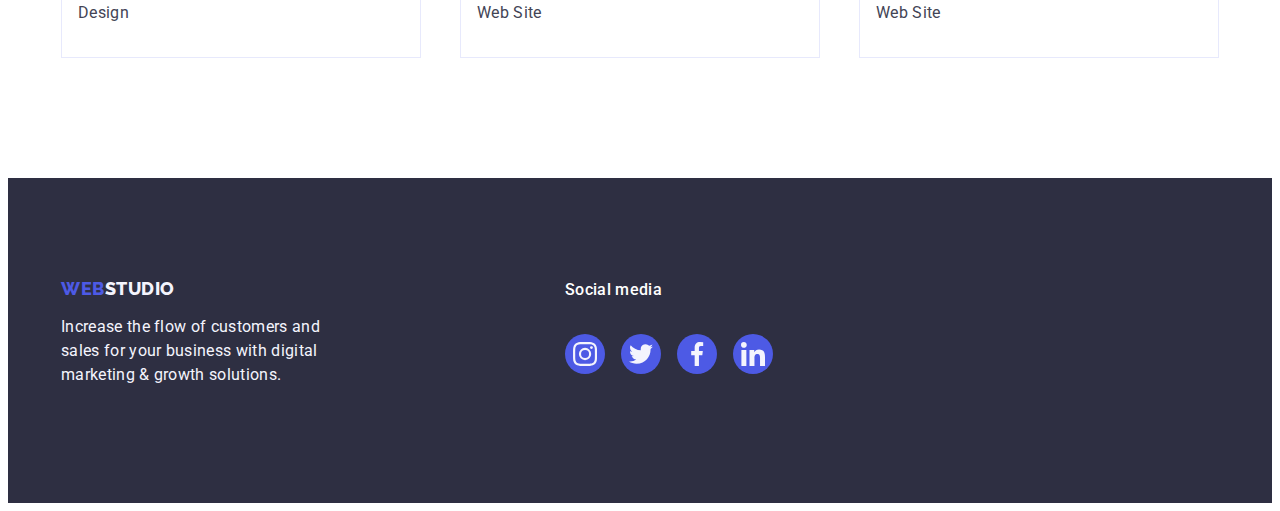
==== commit 6afcbe84: "3" ====
--- a/portfolio.html
+++ b/portfolio.html
@@ -69,7 +69,7 @@
 
           <ul class="hero-img list">
             <li class="app-portfolio">
-              <a class="link" href="">
+              <a class="link-portfolio-app link" href="">
                 <img
                   src="./images/1.jpg"
                   alt="Banking"
@@ -84,7 +84,7 @@
             </li>
 
             <li class="app-portfolio">
-              <a class="link" href="">
+              <a class="link-portfolio-app link" href="">
                 <img
                   src="./images/2.jpg"
                   alt="Cashless Payment"
@@ -99,7 +99,7 @@
             </li>
 
             <li class="app-portfolio">
-              <a class="link" href="">
+              <a class="link-portfolio-app link" href="">
                 <img
                   src="./images/3.jpg"
                   alt="Meditation"
@@ -114,7 +114,7 @@
             </li>
 
             <li class="app-portfolio">
-              <a class="link" href="">
+              <a class="link-portfolio-app link" href="">
                 <img src="./images/4.jpg" alt="Taxi" width="360" height="300" />
                 <div class="text-picture-bottom">
                   <h2 class="hero-main-h">Taxi Service</h2>
@@ -124,7 +124,7 @@
             </li>
 
             <li class="app-portfolio">
-              <a class="link" href="">
+              <a class="link-portfolio-app link" href="">
                 <img
                   src="./images/5.jpg"
                   alt="phone"
@@ -139,7 +139,7 @@
             </li>
 
             <li class="app-portfolio">
-              <a class="link" href="">
+              <a class="link-portfolio-app link" href="">
                 <img
                   src="./images/6.jpg"
                   alt="Online"
@@ -154,7 +154,7 @@
             </li>
 
             <li class="app-portfolio">
-              <a class="link" href="">
+              <a class="link-portfolio-app link" href="">
                 <img
                   src="./images/7.jpg"
                   alt="Instagram Stories"
@@ -169,7 +169,7 @@
             </li>
 
             <li class="app-portfolio">
-              <a class="link" href="">
+              <a class="link-portfolio-app link" href="">
                 <img
                   src="./images/8.jpg"
                   alt="Organic Food"
@@ -183,7 +183,7 @@
               </a>
             </li>
             <li class="app-portfolio">
-              <a class="link-portfolio-app" href="">
+              <a class="link-portfolio-app link" href="">
                 <img
                   src="./images/9.jpg"
                   alt="Cup of Coffee"
